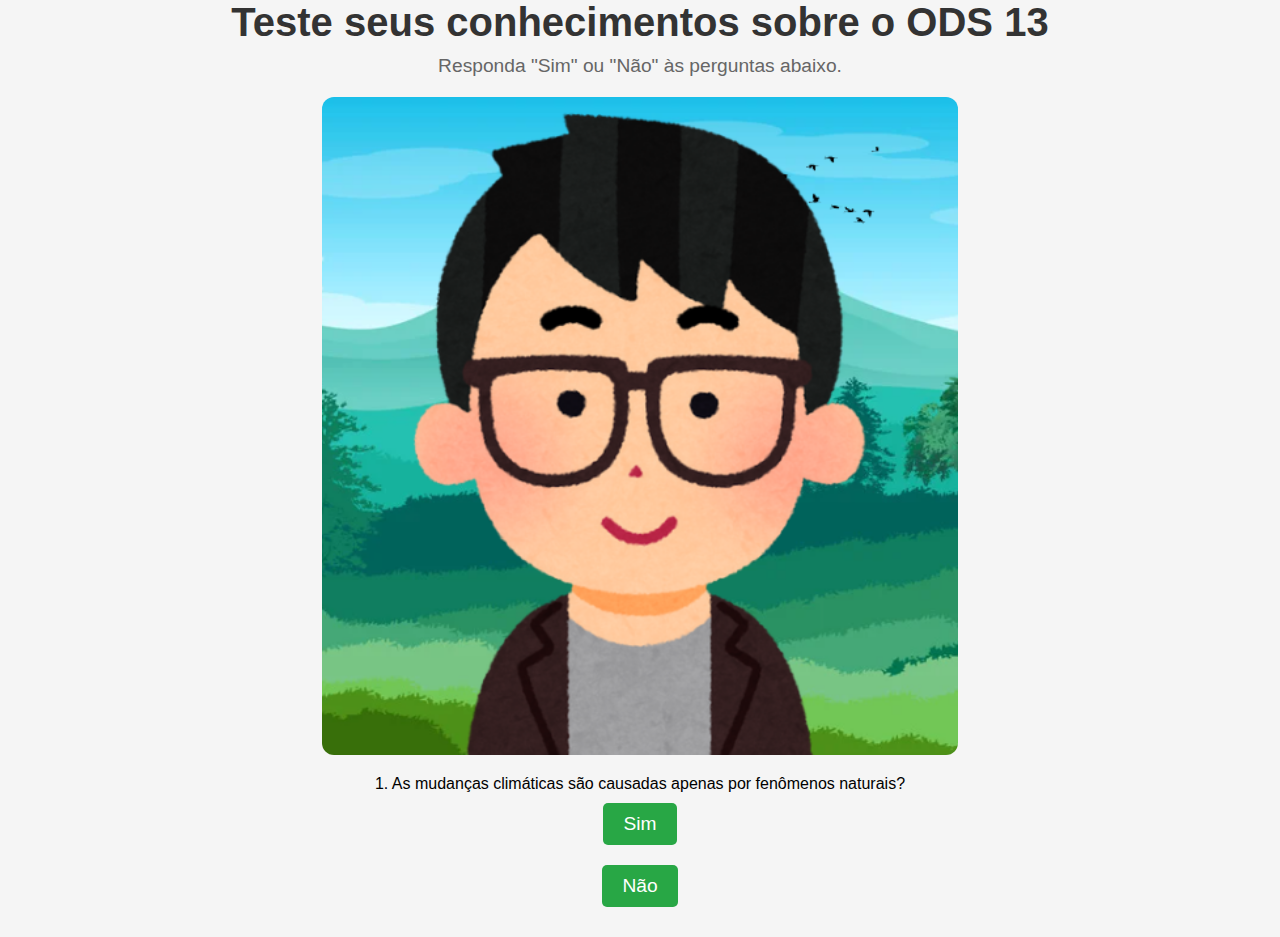
==== quiz-ods-13.html @ 320cf39b "juntamos as coisas" ====
<!DOCTYPE html>
<html lang="pt-BR">
<head>
    <meta charset="UTF-8">
    <meta name="viewport" content="width=device-width, initial-scale=1.0">
    <title>Jogo ODS 13</title>
    <link rel="stylesheet" href="style-tela-do-quiz-ods-13.css">
</head>
<body>
    <!-- Cabeçalho do jogo -->
    <header>
        <h1>Teste seus conhecimentos sobre o ODS 13</h1>
        <p>Responda "Sim" ou "Não" às perguntas abaixo.</p>
    </header>

    <!-- Div para as perguntas e imagem do personagem -->
    <div class="quiz-container">
        <img id="question-img" src="q1.png" alt="Personagem Pergunta 1" class="character-img">

        <!-- Texto da pergunta -->
        <p id="question-text">1. As mudanças climáticas são causadas apenas por fenômenos naturais?</p>

        <!-- Botões de resposta -->
        <button class="answer-button" onclick="checkAnswer(true)">Sim</button>
        <button class="answer-button" onclick="checkAnswer(false)">Não</button>

        <!-- Mensagem de erro/sucesso -->
        <p id="feedback-message"></p>
    </div>

    <!-- Tabela de conclusão (inicialmente escondida) -->
    <div id="final-message" class="hidden">
        <table>
            <tr>
                <td>Muito bem!</td>
            </tr>
        </table>
    </div>

    <!-- Script do jogo -->
    <script src="script-tela-do-quiz.js"></script>
</body>
</html>
---- style-tela-do-quiz-ods-13.css ----
/* Estilos gerais */
* {
    margin: 0;
    padding: 0;
    box-sizing: border-box;
    font-family: Arial, sans-serif;
}

body {
    display: flex;
    flex-direction: column;
    align-items: center;
    background-color: #f5f5f5;
}

/* Estilos do cabeçalho */
header {
    text-align: center;
    margin-bottom: 20px;
}

header h1 {
    font-size: 2.5rem;
    color: #333;
}

header p {
    font-size: 1.2rem;
    color: #666;
    margin-top: 10px;
}

/* Seção principal com imagem de fundo */
.background-image {
    width: 100%;
    height: 60vh;
    background-image: url('template.png');
    background-position: center;
    background-size: cover;
    display: flex;
    justify-content: center;
    align-items: center;
}

/* Div centralizada para a imagem do ODS e o botão */
.content {
    text-align: center;
    margin-top: 20px;
}

.ods-image {
    width: 200px;
    height: 200px;
    margin-bottom: 20px;
    object-fit: cover;
    margin: auto;
}

/* Estilos do botão */
.start-button {
    background-color: #28a745;
    color: white;
    font-size: 1.5rem;
    padding: 15px 30px;
    border: none;
    border-radius: 5px;
    cursor: pointer;
    transition: background-color 0.3s ease;
}

.start-button:hover {
    background-color: #218838;
}

/* Estilos do quiz */
.quiz-container {
    display: flex;
    flex-direction: column;
    align-items: center;
}

.character-img {
    width: 200px;
    height: 200px;
    margin-bottom: 20px;
}

.answer-button {
    background-color: #28a745;
    color: white;
    font-size: 1.2rem;
    padding: 10px 20px;
    margin: 10px;
    border: none;
    border-radius: 5px;
    cursor: pointer;
    transition: background-color 0.3s ease;
}

.answer-button:hover {
    background-color: #218838;
}

/* Feedback após a resposta */
#feedback-message {
    font-size: 1.2rem;
    color: red;
    margin-top: 20px;
}

/* Tabela de conclusão */
#final-message {
    display: none;
    margin-top: 30px;
}

.hidden {
    display: none;
}

table {
    border: 1px solid #333;
    width: 300px;
    height: 100px;
    background-color: #28a745;
    color: white;
    font-size: 1.5rem;
    display: flex;
    justify-content: center;
    align-items: center;
}

/* Responsividade */
@media (max-width: 768px) {
    header h1 {
        font-size: 2rem;
    }

    .ods-image, .character-img {
        width: 150px;
        height: 150px;
    }

    .start-button, .answer-button {
        font-size: 1.2rem;
        padding: 10px 20px;
    }
}
#question-img {
    width: 120%;
    height: 120%;
    border-radius: 12px;
}
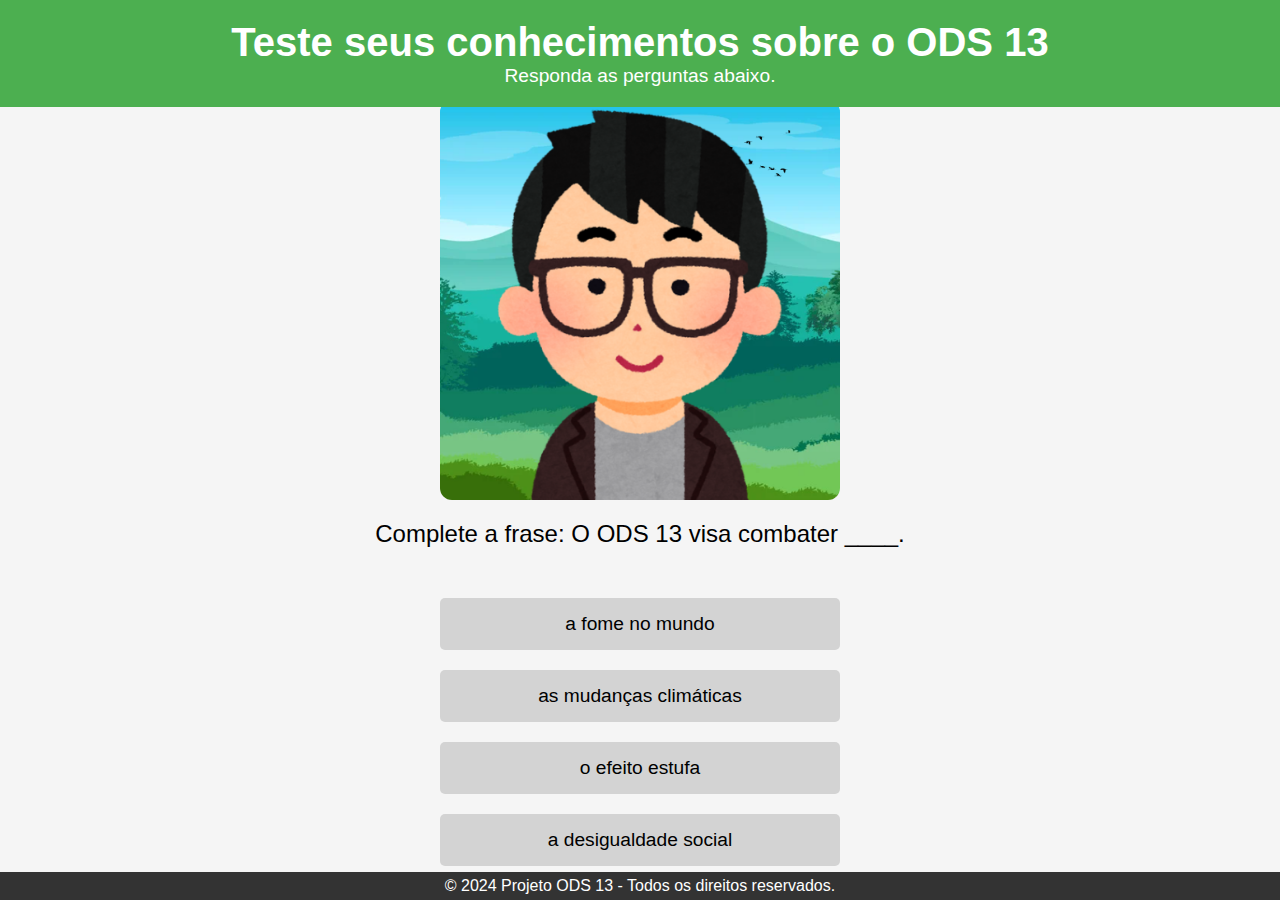
==== commit 712717dc: "pasta para as ods, finalização parcial da atividade interativa." ====
--- a/quiz-ods-13.html
+++ b/quiz-ods-13.html
@@ -3,41 +3,59 @@
 <head>
     <meta charset="UTF-8">
     <meta name="viewport" content="width=device-width, initial-scale=1.0">
-    <title>Jogo ODS 13</title>
     <link rel="stylesheet" href="style-tela-do-quiz-ods-13.css">
+    <title>Quiz ODS 13</title>
 </head>
 <body>
-    <!-- Cabeçalho do jogo -->
+    <!-- Header -->
     <header>
         <h1>Teste seus conhecimentos sobre o ODS 13</h1>
-        <p>Responda "Sim" ou "Não" às perguntas abaixo.</p>
+        <p>Responda as perguntas abaixo.</p>
     </header>
 
-    <!-- Div para as perguntas e imagem do personagem -->
+    <!-- Contêiner do quiz -->
     <div class="quiz-container">
-        <img id="question-img" src="q1.png" alt="Personagem Pergunta 1" class="character-img">
+        <!-- Imagem ilustrativa -->
+        <img src="q1.png" alt="Character" id="character-img" class="character-img">
+        
+        <!-- Texto da pergunta -->
+        <p id="question-text"></p>
+        
+        <div id="feedback-message"></div>
+        <!-- Botões de resposta -->
+        <div id="answer-buttons"></div>
 
-        <!-- Texto da pergunta -->
-        <p id="question-text">1. As mudanças climáticas são causadas apenas por fenômenos naturais?</p>
+        <!-- Mensagem de feedback -->
 
-        <!-- Botões de resposta -->
-        <button class="answer-button" onclick="checkAnswer(true)">Sim</button>
-        <button class="answer-button" onclick="checkAnswer(false)">Não</button>
-
-        <!-- Mensagem de erro/sucesso -->
-        <p id="feedback-message"></p>
     </div>
 
-    <!-- Tabela de conclusão (inicialmente escondida) -->
+    <!-- Mensagem final após o quiz -->
     <div id="final-message" class="hidden">
-        <table>
-            <tr>
-                <td>Muito bem!</td>
-            </tr>
-        </table>
+        <h2>Você terminou o quiz!</h2>
+        
+        <!-- Pontuação final -->
+        <p id="final-score"></p>
+
+        <!-- Tabela de ranking -->
+        <h3>Ranking</h3>
+        <div style="background-color: #8BC34A; padding: 10px;">
+            <div style="background-color: #4CAF50; padding: 5px;">
+                <span style="font-size: 125%;">1. Você</span>
+            </div>
+            <p id="final-score-table" style="font-size: 150%;"></p>
+        </div>
+
+        <!-- Botão para reiniciar o quiz -->
+        <button id="restart-button" style="margin: 10px;">Tentar Novamente</button>
+        <button id="est" style="margin: 30px;"><a href="tela-inicial.html">Voltar ao início</a></button>
     </div>
 
-    <!-- Script do jogo -->
+    <!-- Footer -->
+    <footer>
+        <p>&copy; 2024 Projeto ODS 13 - Todos os direitos reservados.</p>
+    </footer>
+
+    <!-- Arquivo JavaScript -->
     <script src="script-tela-do-quiz.js"></script>
 </body>
 </html>
--- a/style-tela-do-quiz-ods-13.css
+++ b/style-tela-do-quiz-ods-13.css
@@ -1,19 +1,18 @@
-/* Estilos gerais */
 * {
     margin: 0;
     padding: 0;
     box-sizing: border-box;
-    font-family: Arial, sans-serif;
 }
 
 body {
+    margin-top: 100px;
     display: flex;
     flex-direction: column;
     align-items: center;
     background-color: #f5f5f5;
+    font-family: Arial, sans-serif;
 }
 
-/* Estilos do cabeçalho */
 header {
     text-align: center;
     margin-bottom: 20px;
@@ -27,52 +26,8 @@
 header p {
     font-size: 1.2rem;
     color: #666;
-    margin-top: 10px;
 }
 
-/* Seção principal com imagem de fundo */
-.background-image {
-    width: 100%;
-    height: 60vh;
-    background-image: url('template.png');
-    background-position: center;
-    background-size: cover;
-    display: flex;
-    justify-content: center;
-    align-items: center;
-}
-
-/* Div centralizada para a imagem do ODS e o botão */
-.content {
-    text-align: center;
-    margin-top: 20px;
-}
-
-.ods-image {
-    width: 200px;
-    height: 200px;
-    margin-bottom: 20px;
-    object-fit: cover;
-    margin: auto;
-}
-
-/* Estilos do botão */
-.start-button {
-    background-color: #28a745;
-    color: white;
-    font-size: 1.5rem;
-    padding: 15px 30px;
-    border: none;
-    border-radius: 5px;
-    cursor: pointer;
-    transition: background-color 0.3s ease;
-}
-
-.start-button:hover {
-    background-color: #218838;
-}
-
-/* Estilos do quiz */
 .quiz-container {
     display: flex;
     flex-direction: column;
@@ -80,74 +35,159 @@
 }
 
 .character-img {
-    width: 200px;
-    height: 200px;
+    width: 400px; /* Aumenta para 120% do tamanho original */
+    height: 400px; /* Mantém a proporção da imagem */
     margin-bottom: 20px;
+    border-radius: 12px; /* Adicionar border-radius */
+}
+
+#question-text {
+    font-size: 1.5rem; /* Aumenta o tamanho da pergunta */
+    margin-bottom: 20px;
+    text-align: center;
+}
+
+#answer-buttons {
+    display: flex;
+    flex-direction: column; /* Coloca os botões um embaixo do outro */
+    align-items: center; /* Centraliza os botões */
+    width: 100%; /* Faz com que o contêiner ocupe toda a largura disponível */
+    max-width: 400px; /* Limita a largura máxima */
+    margin: 0 auto; /* Centraliza o contêiner */
 }
 
 .answer-button {
-    background-color: #28a745;
-    color: white;
+    background-color: #d3d3d3; /* Cor de fundo cinza */
+    color: black; /* Texto preto */
     font-size: 1.2rem;
-    padding: 10px 20px;
-    margin: 10px;
+    padding: 15px;
+    margin: 10px 0; /* Espaçamento vertical entre os botões */
     border: none;
     border-radius: 5px;
     cursor: pointer;
+    width: 100%; /* Faz o botão ocupar toda a largura do contêiner */
+    max-width: 400px; /* Define a largura máxima do botão */
+    text-align: center; /* Centraliza o texto */
     transition: background-color 0.3s ease;
 }
 
 .answer-button:hover {
-    background-color: #218838;
+    background-color: #c0c0c0; /* Cor cinza mais escura ao passar o mouse */
 }
 
-/* Feedback após a resposta */
 #feedback-message {
-    font-size: 1.2rem;
+    font-size: 2rem;
     color: red;
     margin-top: 20px;
-}
-
-/* Tabela de conclusão */
-#final-message {
-    display: none;
-    margin-top: 30px;
 }
 
 .hidden {
     display: none;
 }
 
-table {
-    border: 1px solid #333;
-    width: 300px;
-    height: 100px;
+#final-message {
+    text-align: center;
+}
+
+#final-score {
+    font-size: 1.5rem;
+    margin-top: 20px;
+}
+
+#restart-button {
+    padding: 10px 20px;
+    font-size: 1rem;
+    border: none;
+    border-radius: 5px;
+    cursor: pointer;
     background-color: #28a745;
     color: white;
-    font-size: 1.5rem;
-    display: flex;
-    justify-content: center;
-    align-items: center;
+    transition: background-color 0.3s ease;
 }
 
-/* Responsividade */
-@media (max-width: 768px) {
-    header h1 {
-        font-size: 2rem;
-    }
+#restart-button:hover {
+    background-color: #218838;
+}
 
-    .ods-image, .character-img {
-        width: 150px;
-        height: 150px;
-    }
+/* Estilos para a tabela de ranking */
+#ranking-table {
+    border-collapse: collapse;
+    width: 100%;
+    max-width: 400px;
+    margin-top: 20px;
+    border: 1px solid #ccc;
+}
 
-    .start-button, .answer-button {
-        font-size: 1.2rem;
-        padding: 10px 20px;
-    }
+#ranking-table th, #ranking-table td {
+    border: 1px solid #ccc;
+    padding: 10px;
+    text-align: center;
 }
-#question-img {
-    width: 120%;
-    height: 120%;
-    border-radius: 12px;
+
+#ranking-table th {
+    background-color: #f2f2f2;
 }
+
+#ranking-table td {
+    background-color: #fff;
+}
+
+.ranking-row {
+    background-color: #c6efce;
+}
+
+.ranking-row td {
+    background-color: #8bc34a;
+    color: #fff;
+}
+
+#est {
+    padding: 20px 40px;
+    font-size: 1rem;
+    border: none;
+    border-radius: 5px;
+    cursor: pointer;
+    background-color: #28a745;
+    color: white;
+    transition: background-color 0.3s ease;
+}
+
+a{
+    color: white;
+    font-size: 115%;
+}
+
+/* Header */
+header {
+    text-align: center;
+    background-color: #4CAF50;
+    color: white;
+    padding: 20px 0;
+    margin-bottom: 20px;
+    width: 100%; /* Garantir que o header ocupe a largura total */
+    position: fixed; /* Fixo no topo da página */
+    top: 0;
+    left: 0;
+    z-index: 1000; /* Para ficar sobre o conteúdo */
+}
+
+header h1 {
+    font-size: 2.5rem;
+    color: white;
+}
+
+header p {
+    font-size: 1.2rem;
+    color: white
+}
+
+/* Footer */
+footer {
+    text-align: center;
+    background-color: #333;
+    color: white;
+    padding: 5px 0;
+    position: fixed;
+    width: 100%;
+    bottom: 0;
+}
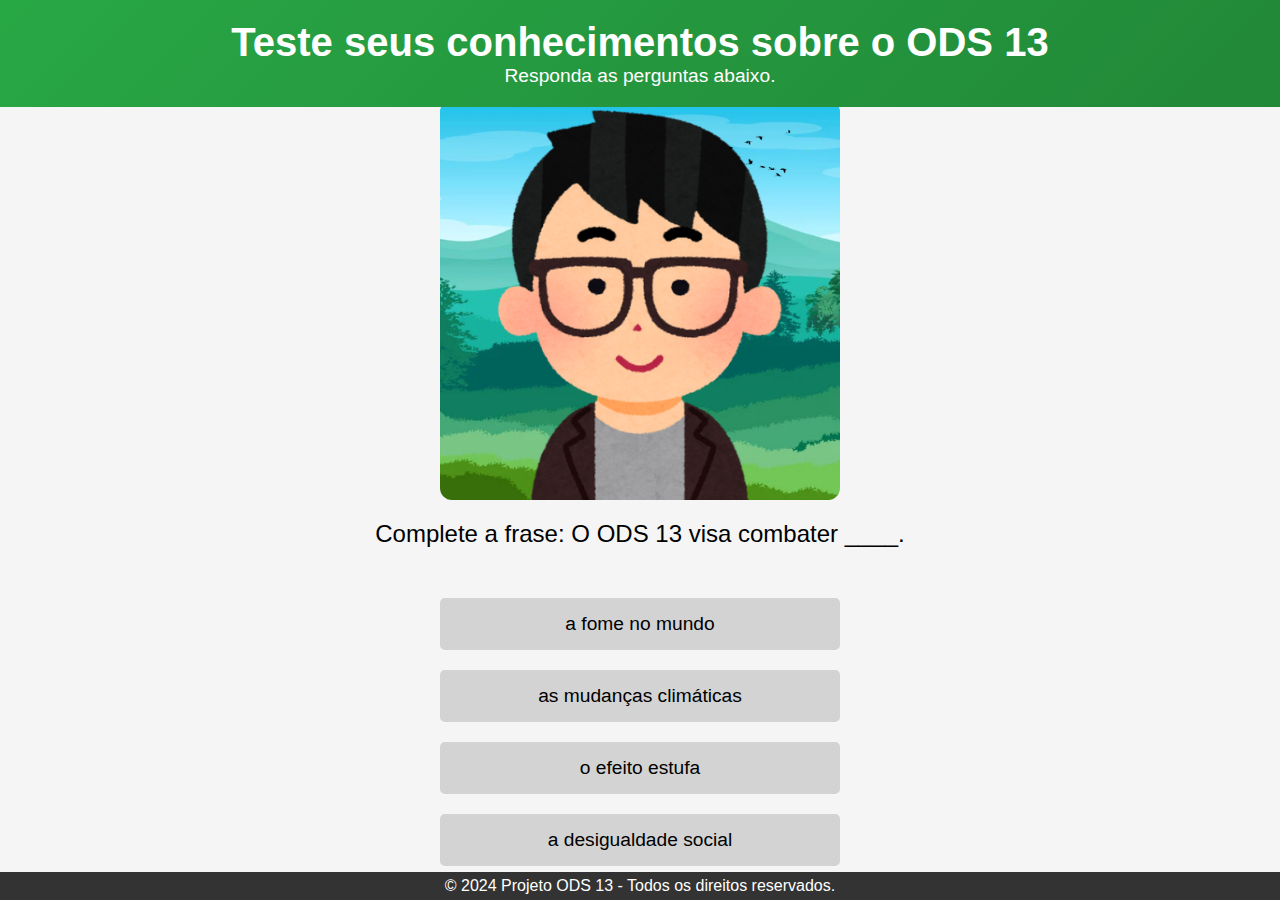
==== commit a2e261dc: "atualizado" ====
--- a/quiz-ods-13.html
+++ b/quiz-ods-13.html
@@ -37,24 +37,24 @@
         <p id="final-score"></p>
 
         <!-- Tabela de ranking -->
-        <h3>Ranking</h3>
-        <div style="background-color: #8BC34A; padding: 10px;">
+        <h3 style="font-size: large;">Ranking</h3>
+        <div style="background-color: #8BC34A; padding: 10px;" class="tabela">
             <div style="background-color: #4CAF50; padding: 5px;">
-                <span style="font-size: 125%;">1. Você</span>
+                <span style="font-size: 125%; color: white;">1. Você</span>
             </div>
-            <p id="final-score-table" style="font-size: 150%;"></p>
+            <p id="final-score-table" style="font-size: 150%; color: white;"></p>
         </div>
 
         <!-- Botão para reiniciar o quiz -->
         <button id="restart-button" style="margin: 10px;">Tentar Novamente</button>
-        <button id="est" style="margin: 30px;"><a href="tela-inicial.html">Voltar ao início</a></button>
+        <button id="est" style="margin: 30px;"><a href="index.html">Voltar ao início</a></button>
     </div>
 
     <!-- Footer -->
     <footer>
         <p>&copy; 2024 Projeto ODS 13 - Todos os direitos reservados.</p>
     </footer>
-
+      
     <!-- Arquivo JavaScript -->
     <script src="script-tela-do-quiz.js"></script>
 </body>
--- a/style-tela-do-quiz-ods-13.css
+++ b/style-tela-do-quiz-ods-13.css
@@ -160,7 +160,7 @@
 /* Header */
 header {
     text-align: center;
-    background-color: #4CAF50;
+    background: linear-gradient(135deg, #28a745, #218838);
     color: white;
     padding: 20px 0;
     margin-bottom: 20px;
